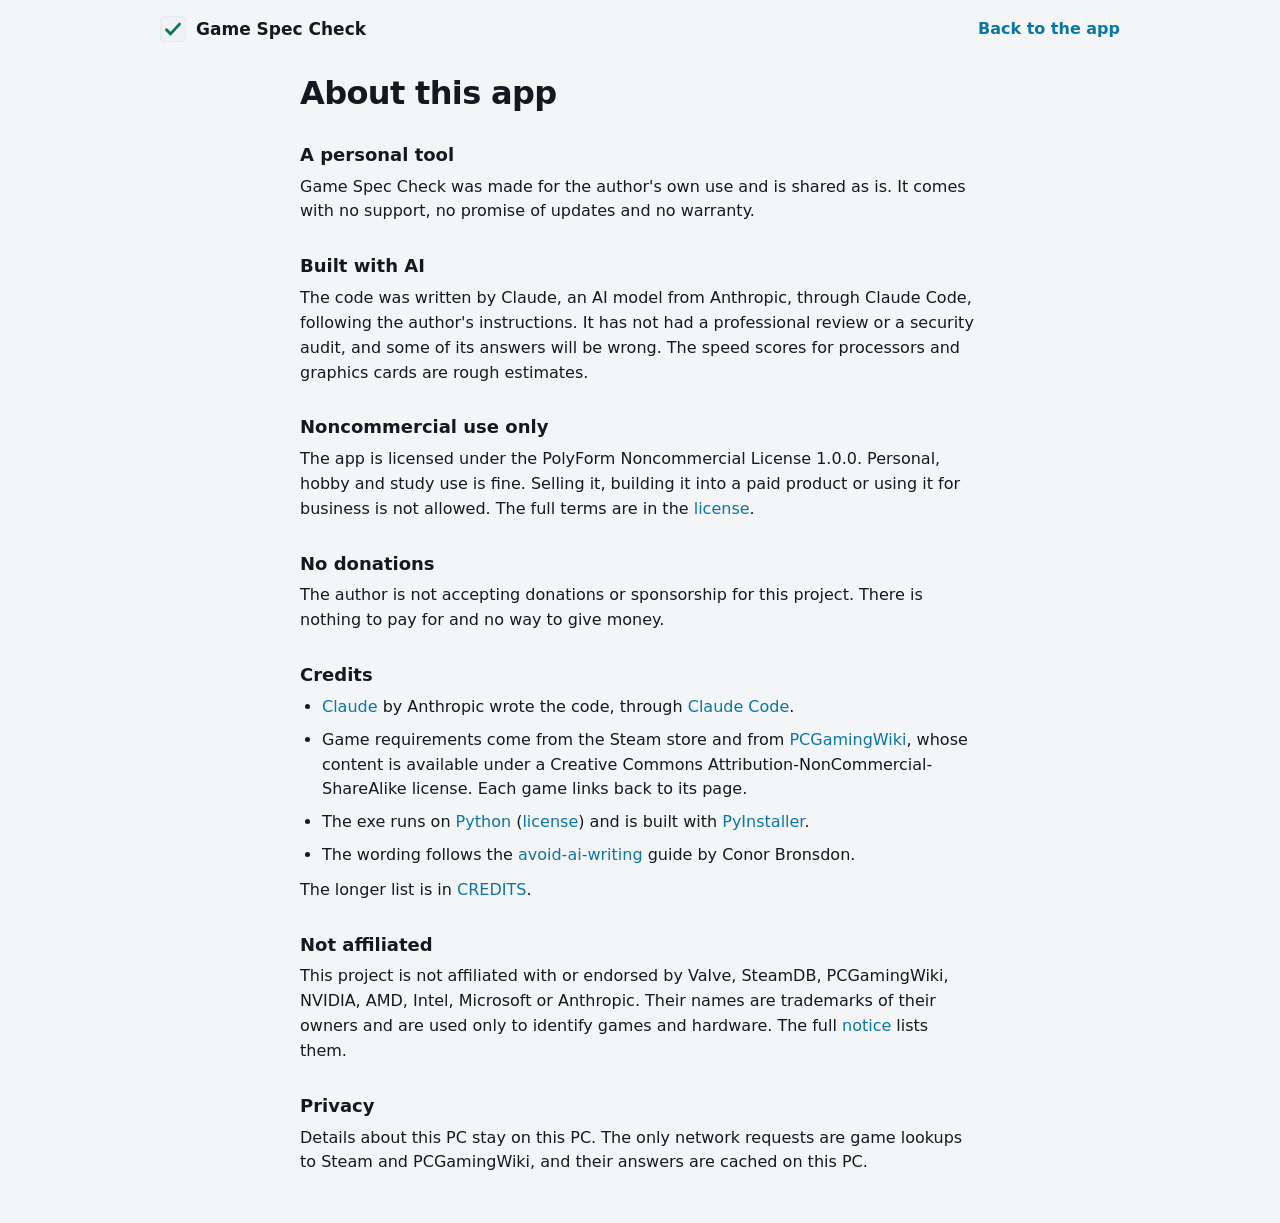
==== web/about.html @ 0036307d "Add license, notice, credits and a signing step - License the project under PolyForm Noncommercial 1" ====
<!doctype html>
<html lang="en">
<head>
<meta charset="utf-8">
<meta name="viewport" content="width=device-width, initial-scale=1">
<title>About Game Spec Check</title>
<link rel="icon" href="data:image/svg+xml,%3Csvg xmlns='http://www.w3.org/2000/svg' viewBox='0 0 32 32'%3E%3Crect width='32' height='32' rx='7' fill='%2310151c'/%3E%3Cpath d='M8 17l5 5 11-12' fill='none' stroke='%2345d39a' stroke-width='3.5' stroke-linecap='round' stroke-linejoin='round'/%3E%3C/svg%3E">
<link rel="stylesheet" href="style.css">
</head>
<body>
<header class="top">
  <div class="brand">
    <svg viewBox="0 0 32 32" aria-hidden="true"><rect width="32" height="32" rx="7"/><path d="M8 17l5 5 11-12"/></svg>
    <span>Game Spec Check</span>
  </div>
  <a class="link" href="/">Back to the app</a>
</header>

<main class="page prose">
  <h1>About this app</h1>

  <h2>A personal tool</h2>
  <p>Game Spec Check was made for the author's own use and is shared as is. It comes with no support, no promise of updates and no warranty.</p>

  <h2>Built with AI</h2>
  <p>The code was written by Claude, an AI model from Anthropic, through Claude Code, following the author's instructions. It has not had a professional review or a security audit, and some of its answers will be wrong. The speed scores for processors and graphics cards are rough estimates.</p>

  <h2>Noncommercial use only</h2>
  <p>The app is licensed under the PolyForm Noncommercial License 1.0.0. Personal, hobby and study use is fine. Selling it, building it into a paid product or using it for business is not allowed. The full terms are in the <a href="/legal/LICENSE">license</a>.</p>

  <h2>No donations</h2>
  <p>The author is not accepting donations or sponsorship for this project. There is nothing to pay for and no way to give money.</p>

  <h2>Credits</h2>
  <ul>
    <li><a href="https://www.anthropic.com/claude" target="_blank" rel="noopener noreferrer">Claude</a> by Anthropic wrote the code, through <a href="https://claude.com/claude-code" target="_blank" rel="noopener noreferrer">Claude Code</a>.</li>
    <li>Game requirements come from the Steam store and from <a href="https://www.pcgamingwiki.com/" target="_blank" rel="noopener noreferrer">PCGamingWiki</a>, whose content is available under a Creative Commons Attribution-NonCommercial-ShareAlike license. Each game links back to its page.</li>
    <li>The exe runs on <a href="https://www.python.org/" target="_blank" rel="noopener noreferrer">Python</a> (<a href="/legal/PSF-LICENSE.txt">license</a>) and is built with <a href="https://pyinstaller.org/" target="_blank" rel="noopener noreferrer">PyInstaller</a>.</li>
    <li>The wording follows the <a href="https://github.com/conorbronsdon/avoid-ai-writing" target="_blank" rel="noopener noreferrer">avoid-ai-writing</a> guide by Conor Bronsdon.</li>
  </ul>
  <p>The longer list is in <a href="/legal/CREDITS.md">CREDITS</a>.</p>

  <h2>Not affiliated</h2>
  <p>This project is not affiliated with or endorsed by Valve, SteamDB, PCGamingWiki, NVIDIA, AMD, Intel, Microsoft or Anthropic. Their names are trademarks of their owners and are used only to identify games and hardware. The full <a href="/legal/NOTICE">notice</a> lists them.</p>

  <h2>Privacy</h2>
  <p>Details about this PC stay on this PC. The only network requests are game lookups to Steam and PCGamingWiki, and their answers are cached on this PC.</p>
</main>
</body>
</html>
---- web/style.css ----
:root {
  color-scheme: dark;
  --bg: #0e1217;
  --surface: #161b22;
  --surface-2: #1e242d;
  --line: #2b333e;
  --text: #e8ecf1;
  --muted: #9aa4b1;
  --accent: #62c6ee;
  --accent-ink: #06202b;
  --pass: #4bd39c;
  --close: #f1b852;
  --fail: #f26d7e;
  --unknown: #8f99a7;
  --pass-bg: rgba(75, 211, 156, .11);
  --close-bg: rgba(241, 184, 82, .12);
  --fail-bg: rgba(242, 109, 126, .12);
  --unknown-bg: rgba(143, 153, 167, .12);
  --radius: 14px;
  --shadow: 0 14px 36px rgba(0, 0, 0, .45);
}
@media (prefers-color-scheme: light) {
  :root {
    color-scheme: light;
    --bg: #f4f5f7;
    --surface: #ffffff;
    --surface-2: #eef1f5;
    --line: #dce1e8;
    --text: #141920;
    --muted: #5b6675;
    --accent: #0a76a3;
    --accent-ink: #ffffff;
    --pass: #0d7745;
    --close: #8a5a00;
    --fail: #bb2a3c;
    --unknown: #5b6675;
    --pass-bg: rgba(13, 119, 69, .09);
    --close-bg: rgba(138, 90, 0, .10);
    --fail-bg: rgba(187, 42, 60, .08);
    --unknown-bg: rgba(91, 102, 117, .09);
    --shadow: 0 14px 36px rgba(20, 30, 50, .14);
  }
}

* { box-sizing: border-box; }
html { -webkit-text-size-adjust: 100%; }
body {
  margin: 0;
  background: var(--bg);
  color: var(--text);
  font: 16px/1.55 "Segoe UI Variable Text", "Segoe UI", system-ui, -apple-system, sans-serif;
}
h1, h2, h3, p, ul { margin: 0; }
ul { padding: 0; list-style: none; }
button, input, select { font: inherit; color: inherit; }
.muted { color: var(--muted); }
.small { font-size: 14px; }
.error { color: var(--fail); }
.sr { position: absolute; width: 1px; height: 1px; overflow: hidden; clip-path: inset(50%); }
[hidden] { display: none !important; }
:focus-visible { outline: 2px solid var(--accent); outline-offset: 2px; }
a { color: var(--accent); text-decoration: none; }
a:hover { text-decoration: underline; }

/* ---------- top bar ---------- */
.top {
  display: flex; align-items: center; justify-content: space-between; gap: 12px; flex-wrap: wrap;
  max-width: 1000px; margin: 0 auto; padding: 16px 20px 8px;
}
.brand { display: flex; align-items: center; gap: 10px; font-weight: 650; font-size: 17px; }
.brand svg { width: 26px; height: 26px; }
.brand rect { fill: var(--surface-2); stroke: var(--line); }
.brand path { fill: none; stroke: var(--pass); stroke-width: 3.5; stroke-linecap: round; stroke-linejoin: round; }
.tabs { display: flex; gap: 4px; }
.tabs button {
  border: 0; background: none; padding: 7px 14px; border-radius: 999px;
  color: var(--muted); cursor: pointer; font-weight: 600;
}
.tabs button:hover { color: var(--text); }
.tabs button[aria-selected="true"] { background: var(--surface-2); color: var(--text); }

.page { max-width: 1000px; margin: 0 auto; padding: 8px 20px 24px; }
@media (max-width: 560px) { .page, .top { padding-left: 16px; padding-right: 16px; } }

/* ---------- this PC ---------- */
.pc { background: var(--surface); border: 1px solid var(--line); border-radius: var(--radius); padding: 12px 18px; }
.pc-line { display: flex; align-items: center; justify-content: space-between; gap: 6px 16px; flex-wrap: wrap; }
.pc-summary { min-width: 0; overflow-wrap: anywhere; }
.pc-summary .tag { color: var(--muted); margin-right: 8px; }
.pc-summary .sep { color: var(--muted); margin: 0 7px; }
.link { border: 0; background: none; padding: 0; color: var(--accent); cursor: pointer; font-weight: 600; white-space: nowrap; }
.link:hover { text-decoration: underline; }
.pc-details {
  display: grid; grid-template-columns: minmax(0, 1.25fr) minmax(0, 1fr); gap: 28px;
  border-top: 1px solid var(--line); margin-top: 12px; padding: 16px 0 6px;
}
@media (max-width: 760px) { .pc-details { grid-template-columns: minmax(0, 1fr); } }
.spec { display: grid; grid-template-columns: 96px minmax(0, 1fr); gap: 2px 12px; padding: 8px 0; }
.spec + .spec { border-top: 1px solid var(--line); }
.spec dt, .spec .k { color: var(--muted); font-size: 14px; padding-top: 2px; }
.spec .v { overflow-wrap: anywhere; }
.spec .sub { color: var(--muted); font-size: 14px; overflow-wrap: anywhere; }
.adapters { display: grid; gap: 6px; margin-top: 8px; }
.adapter {
  display: flex; align-items: center; gap: 10px; width: 100%; text-align: left;
  background: var(--surface-2); border: 1px solid var(--line); border-radius: 10px;
  padding: 8px 11px; cursor: pointer; font-size: 14.5px;
}
.adapter[aria-pressed="true"] { border-color: var(--accent); }
.adapter:disabled { cursor: default; opacity: .6; }
.adapter .dot { flex: none; width: 12px; height: 12px; border-radius: 50%; border: 2px solid var(--muted); }
.adapter[aria-pressed="true"] .dot { border-color: var(--accent); background: var(--accent); box-shadow: inset 0 0 0 2px var(--surface-2); }
.adapter .name { flex: 1; min-width: 0; overflow-wrap: anywhere; }
.adapter .why { color: var(--muted); font-size: 13.5px; }

.whatif { display: grid; gap: 10px; align-content: start; }
.whatif h2 { font-size: 16px; font-weight: 650; }
.whatif label { display: grid; gap: 4px; font-size: 14px; color: var(--muted); }
input, select {
  background: var(--bg); border: 1px solid var(--line); border-radius: 10px;
  padding: 9px 12px; min-width: 0; width: 100%; color: var(--text);
}
.row-btns { display: flex; gap: 8px; flex-wrap: wrap; margin-top: 2px; }
.btn {
  border: 1px solid var(--line); background: var(--surface-2); border-radius: 10px;
  padding: 8px 14px; cursor: pointer; font-weight: 600; font-size: 14.5px;
}
.btn.primary { background: var(--accent); border-color: var(--accent); color: var(--accent-ink); }
.btn:hover { filter: brightness(1.08); }
.btn:disabled { opacity: .55; cursor: default; filter: none; }

.sim {
  display: flex; align-items: center; justify-content: space-between; gap: 10px 16px; flex-wrap: wrap;
  background: var(--close-bg); border: 1px solid var(--close);
  border-radius: var(--radius); padding: 10px 16px; margin-top: 12px;
}

/* ---------- ask ---------- */
.ask { padding: 36px 0 8px; }
.ask h1 { font: 700 38px/1.15 "Segoe UI Variable Display", "Segoe UI", system-ui, sans-serif; letter-spacing: -.02em; }
.lede { color: var(--muted); margin: 8px 0 18px; max-width: 60ch; }
@media (max-width: 560px) { .ask { padding-top: 24px; } .ask h1 { font-size: 30px; } }

.search { position: relative; }
.search > svg {
  position: absolute; left: 18px; top: 50%; transform: translateY(-50%); width: 22px; height: 22px;
  fill: none; stroke: var(--muted); stroke-width: 2; stroke-linecap: round; pointer-events: none;
}
.search input {
  padding: 16px 18px 16px 52px; font-size: 19px; border-radius: 16px; background: var(--surface);
  border-width: 1.5px;
}
.search input:focus { border-color: var(--accent); outline: none; }
.results {
  position: absolute; z-index: 20; left: 0; right: 0; top: calc(100% + 6px);
  background: var(--surface); border: 1px solid var(--line); border-radius: var(--radius);
  box-shadow: var(--shadow); max-height: 430px; overflow: auto; padding: 6px;
}
.results li { display: flex; align-items: center; gap: 12px; padding: 8px 10px; border-radius: 9px; cursor: pointer; }
.results li[aria-selected="true"], .results li[data-i]:hover { background: var(--surface-2); }
.results img, .results .noimg { flex: none; width: 92px; height: 35px; border-radius: 5px; object-fit: cover; background: var(--surface-2); }
.results .name { flex: 1; min-width: 0; overflow: hidden; text-overflow: ellipsis; white-space: nowrap; }
.results .empty { cursor: default; color: var(--muted); }
.results .from { font-size: 13px; color: var(--muted); white-space: nowrap; }

.chips { display: flex; flex-wrap: wrap; align-items: center; gap: 8px; margin-top: 14px; }
.chips .lbl { color: var(--muted); font-size: 14px; margin-right: 2px; min-width: 62px; }
.pick {
  display: inline-flex; align-items: center; gap: 7px;
  border: 1px solid var(--line); background: var(--surface); border-radius: 999px;
  padding: 5px 13px; cursor: pointer; font-size: 14.5px;
}
.pick:hover { border-color: var(--accent); }
.pick .dot { width: 8px; height: 8px; border-radius: 50%; background: currentColor; }

/* ---------- answer ---------- */
#game { margin-top: 28px; }
.answer {
  display: grid; grid-template-columns: 280px minmax(0, 1fr); gap: 22px; align-items: center;
  background: var(--surface); border: 1px solid var(--line); border-radius: var(--radius); padding: 18px;
}
.answer.noart { grid-template-columns: minmax(0, 1fr); }
@media (max-width: 680px) { .answer { grid-template-columns: minmax(0, 1fr); } }
.answer img { width: 100%; aspect-ratio: 460 / 215; object-fit: cover; border-radius: 10px; background: var(--surface-2); display: block; }
.answer .game-name { color: var(--muted); overflow-wrap: anywhere; }
.headline {
  display: flex; align-items: center; gap: 12px; margin-top: 2px;
  font: 700 32px/1.15 "Segoe UI Variable Display", "Segoe UI", system-ui, sans-serif; letter-spacing: -.02em;
}
.headline .badge { flex: none; display: grid; place-items: center; width: 38px; height: 38px; border-radius: 50%; }
.headline svg { width: 22px; height: 22px; }
svg.i { fill: none; stroke: currentColor; stroke-width: 2.6; stroke-linecap: round; stroke-linejoin: round; }
.t-great .badge, .t-ok .badge { background: var(--pass-bg); color: var(--pass); }
.t-close .badge { background: var(--close-bg); color: var(--close); }
.t-fail .badge { background: var(--fail-bg); color: var(--fail); }
.t-unknown .badge { background: var(--unknown-bg); color: var(--unknown); }
.answer .detail { margin-top: 8px; max-width: 62ch; }
.issues { margin-top: 12px; }
.issues h3 { font-size: 14px; font-weight: 600; color: var(--muted); margin-bottom: 4px; }
.issues li { display: grid; grid-template-columns: 20px minmax(0, 1fr); gap: 8px; padding: 3px 0; }
.issues svg { width: 16px; height: 16px; margin-top: 5px; }
.note-line { margin-top: 10px; color: var(--muted); font-size: 14.5px; }

/* ---------- side by side ---------- */
.side { background: var(--surface); border: 1px solid var(--line); border-radius: var(--radius); margin-top: 16px; overflow: hidden; }
.side-head { display: flex; align-items: center; justify-content: space-between; gap: 10px 16px; flex-wrap: wrap; padding: 14px 18px 4px; }
.side-head h2 { font-size: 18px; font-weight: 650; }
.toggle { display: inline-flex; align-items: center; gap: 8px; color: var(--muted); font-size: 14px; cursor: pointer; }
.toggle input { width: 16px; height: 16px; accent-color: var(--accent); }
table { width: 100%; border-collapse: collapse; table-layout: fixed; }
th, td { text-align: left; vertical-align: top; padding: 12px 18px; overflow-wrap: anywhere; }
thead th { font-size: 14px; font-weight: 600; color: var(--muted); border-bottom: 1px solid var(--line); }
tbody tr + tr > * { border-top: 1px solid var(--line); }
tbody th { font-weight: 600; width: 132px; }
col.c-part { width: 132px; }
td.mine { color: var(--text); }
.req { display: grid; grid-template-columns: 20px minmax(0, 1fr); gap: 8px; }
.req svg { width: 17px; height: 17px; margin-top: 4px; }
.req-note { font-size: 14px; color: var(--muted); }
.nums { display: none; font-size: 13.5px; color: var(--muted); font-variant-numeric: tabular-nums; }
.show-nums .nums { display: block; }
.s-pass { color: var(--pass); }
.s-close, .s-warn { color: var(--close); }
.s-fail { color: var(--fail); }
.s-unknown { color: var(--unknown); }
.req > div { color: var(--text); }
.lv { display: inline-flex; align-items: center; gap: 5px; margin-left: 6px; font-weight: 600; }
.lv svg { width: 14px; height: 14px; }
.side-foot {
  display: flex; align-items: center; gap: 8px 18px; flex-wrap: wrap;
  padding: 12px 18px; border-top: 1px solid var(--line); font-size: 14px; color: var(--muted);
}
.side-foot .grow { flex: 1; }
.seg { display: inline-flex; border: 1px solid var(--line); border-radius: 999px; padding: 2px; margin-left: 6px; }
.seg button { border: 0; background: none; border-radius: 999px; padding: 3px 12px; cursor: pointer; color: var(--muted); font-size: 14px; }
.seg button[aria-pressed="true"] { background: var(--surface-2); color: var(--text); }
.raw { padding: 0 18px 14px; font-size: 14px; color: var(--muted); white-space: pre-wrap; overflow-wrap: anywhere; }

@media (max-width: 720px) {
  table, tbody, tr, th, td { display: block; width: auto; }
  thead, colgroup { display: none; }
  tbody tr { padding: 12px 18px; }
  tbody tr + tr { border-top: 1px solid var(--line); }
  tbody tr + tr > * { border-top: 0; }
  th, td { padding: 3px 0; }
  tbody th { width: auto; font-size: 17px; }
  td::before { content: attr(data-label); display: block; font-size: 13px; color: var(--muted); margin-top: 6px; }
}

.state { background: var(--surface); border: 1px dashed var(--line); border-radius: var(--radius); padding: 28px; text-align: center; color: var(--muted); }
.state strong { display: block; color: var(--text); font-size: 17px; margin-bottom: 4px; }
.spin { display: inline-block; width: 16px; height: 16px; border-radius: 50%; border: 2px solid var(--line); border-top-color: var(--accent); animation: spin .8s linear infinite; vertical-align: -3px; margin-right: 8px; }
@keyframes spin { to { transform: rotate(360deg); } }
@media (prefers-reduced-motion: reduce) { .spin { animation: none; } }

/* ---------- library ---------- */
#tab-library { padding-top: 28px; }
.lib-head { display: flex; justify-content: space-between; align-items: center; gap: 12px; flex-wrap: wrap; margin-bottom: 14px; }
.lib-head h1 { font: 700 28px/1.2 "Segoe UI Variable Display", "Segoe UI", system-ui, sans-serif; letter-spacing: -.015em; }
.progress { height: 4px; background: var(--surface-2); border-radius: 2px; margin-bottom: 14px; overflow: hidden; }
.progress div { height: 100%; background: var(--accent); width: 0; transition: width .2s; }
.filters { display: flex; flex-wrap: wrap; gap: 6px; margin-bottom: 12px; }
.filters button {
  border: 1px solid var(--line); background: var(--surface); border-radius: 999px;
  padding: 4px 13px; cursor: pointer; font-size: 14px; color: var(--muted);
}
.filters button[aria-pressed="true"] { border-color: var(--accent); color: var(--text); }
.lib { background: var(--surface); border: 1px solid var(--line); border-radius: var(--radius); overflow: hidden; }
.lib-row {
  display: grid; grid-template-columns: minmax(0, 1fr) auto; gap: 2px 14px; align-items: center;
  width: 100%; text-align: left; background: none; border: 0; border-top: 1px solid var(--line);
  padding: 11px 18px; cursor: pointer;
}
.lib-row:first-child { border-top: 0; }
.lib-row:hover { background: var(--surface-2); }
.lib-row .name { font-weight: 600; overflow-wrap: anywhere; }
.lib-row .sub { grid-column: 1 / -1; font-size: 14px; color: var(--muted); }
.lib-row .lv { margin: 0; white-space: nowrap; }

.foot { max-width: 1000px; margin: 0 auto 32px; padding: 0 20px; }

/* ---------- about page ---------- */
.prose { max-width: 720px; padding-top: 24px; padding-bottom: 48px; }
.prose h1 { font: 700 32px/1.2 "Segoe UI Variable Display", "Segoe UI", system-ui, sans-serif; letter-spacing: -.02em; margin-bottom: 8px; }
.prose h2 { font-size: 18px; font-weight: 650; margin: 28px 0 6px; }
.prose p + p, .prose ul + p { margin-top: 10px; }
.prose ul { list-style: disc; padding-left: 22px; display: grid; gap: 8px; }
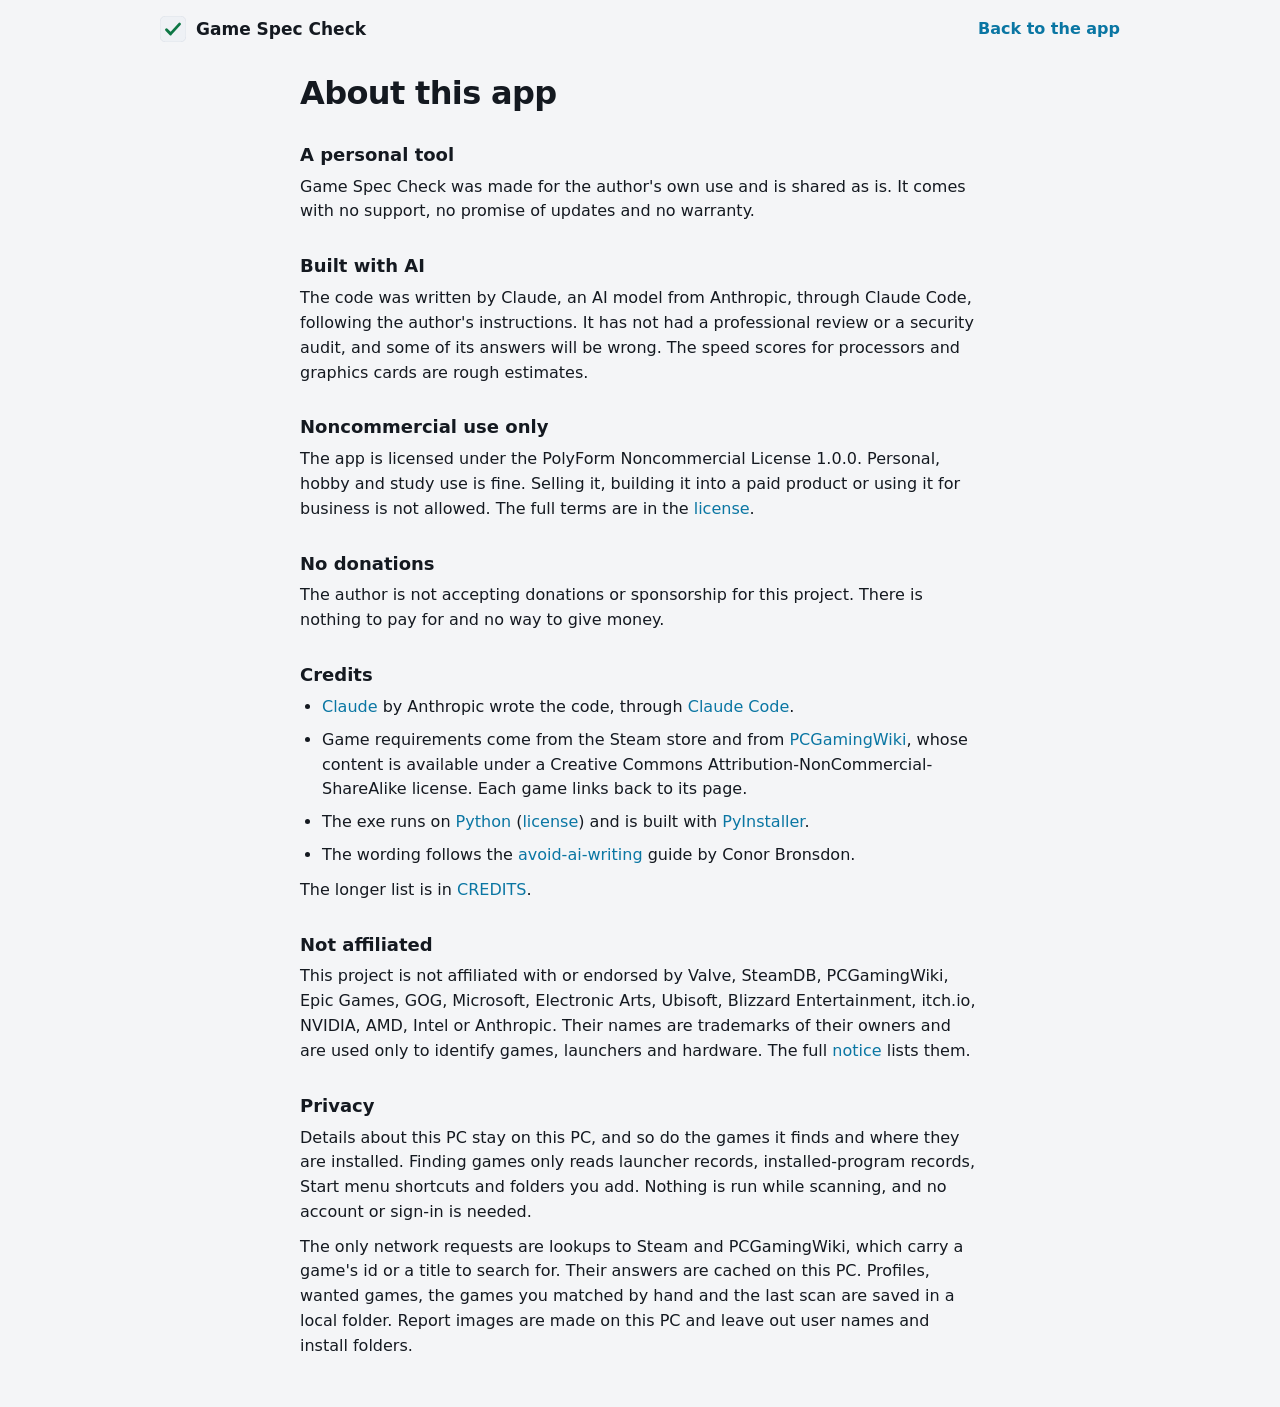
==== commit e579b270: "Fix verdict correctness and add game library, profiles and planner Verdicts - Published requirements" ====
--- a/web/about.html
+++ b/web/about.html
@@ -41,10 +41,11 @@
   <p>The longer list is in <a href="/legal/CREDITS.md">CREDITS</a>.</p>
 
   <h2>Not affiliated</h2>
-  <p>This project is not affiliated with or endorsed by Valve, SteamDB, PCGamingWiki, NVIDIA, AMD, Intel, Microsoft or Anthropic. Their names are trademarks of their owners and are used only to identify games and hardware. The full <a href="/legal/NOTICE">notice</a> lists them.</p>
+  <p>This project is not affiliated with or endorsed by Valve, SteamDB, PCGamingWiki, Epic Games, GOG, Microsoft, Electronic Arts, Ubisoft, Blizzard Entertainment, itch.io, NVIDIA, AMD, Intel or Anthropic. Their names are trademarks of their owners and are used only to identify games, launchers and hardware. The full <a href="/legal/NOTICE">notice</a> lists them.</p>
 
   <h2>Privacy</h2>
-  <p>Details about this PC stay on this PC. The only network requests are game lookups to Steam and PCGamingWiki, and their answers are cached on this PC.</p>
+  <p>Details about this PC stay on this PC, and so do the games it finds and where they are installed. Finding games only reads launcher records, installed-program records, Start menu shortcuts and folders you add. Nothing is run while scanning, and no account or sign-in is needed.</p>
+  <p>The only network requests are lookups to Steam and PCGamingWiki, which carry a game's id or a title to search for. Their answers are cached on this PC. Profiles, wanted games, the games you matched by hand and the last scan are saved in a local folder. Report images are made on this PC and leave out user names and install folders.</p>
 </main>
 </body>
 </html>
--- a/web/style.css
+++ b/web/style.css
@@ -71,11 +71,12 @@
 .brand svg { width: 26px; height: 26px; }
 .brand rect { fill: var(--surface-2); stroke: var(--line); }
 .brand path { fill: none; stroke: var(--pass); stroke-width: 3.5; stroke-linecap: round; stroke-linejoin: round; }
-.tabs { display: flex; gap: 4px; }
+.tabs { display: flex; gap: 4px; flex-wrap: wrap; }
 .tabs button {
   border: 0; background: none; padding: 7px 14px; border-radius: 999px;
-  color: var(--muted); cursor: pointer; font-weight: 600;
-}
+  color: var(--muted); cursor: pointer; font-weight: 600; white-space: nowrap;
+}
+@media (max-width: 560px) { .tabs button { padding: 6px 10px; } }
 .tabs button:hover { color: var(--text); }
 .tabs button[aria-selected="true"] { background: var(--surface-2); color: var(--text); }
 
@@ -254,7 +255,7 @@
 @media (prefers-reduced-motion: reduce) { .spin { animation: none; } }
 
 /* ---------- library ---------- */
-#tab-library { padding-top: 28px; }
+#tab-library, #tab-wanted, #tab-plan { padding-top: 28px; }
 .lib-head { display: flex; justify-content: space-between; align-items: center; gap: 12px; flex-wrap: wrap; margin-bottom: 14px; }
 .lib-head h1 { font: 700 28px/1.2 "Segoe UI Variable Display", "Segoe UI", system-ui, sans-serif; letter-spacing: -.015em; }
 .progress { height: 4px; background: var(--surface-2); border-radius: 2px; margin-bottom: 14px; overflow: hidden; }
@@ -266,16 +267,74 @@
 }
 .filters button[aria-pressed="true"] { border-color: var(--accent); color: var(--text); }
 .lib { background: var(--surface); border: 1px solid var(--line); border-radius: var(--radius); overflow: hidden; }
+.lib-item + .lib-item { border-top: 1px solid var(--line); }
+.lib-item.open { background: color-mix(in srgb, var(--surface-2) 45%, transparent); }
+.lib-row-wrap { display: flex; align-items: center; gap: 8px; padding-right: 14px; }
 .lib-row {
+  flex: 1; min-width: 0;
   display: grid; grid-template-columns: minmax(0, 1fr) auto; gap: 2px 14px; align-items: center;
-  width: 100%; text-align: left; background: none; border: 0; border-top: 1px solid var(--line);
-  padding: 11px 18px; cursor: pointer;
-}
-.lib-row:first-child { border-top: 0; }
+  text-align: left; background: none; border: 0; padding: 11px 18px; cursor: pointer;
+}
 .lib-row:hover { background: var(--surface-2); }
 .lib-row .name { font-weight: 600; overflow-wrap: anywhere; }
 .lib-row .sub { grid-column: 1 / -1; font-size: 14px; color: var(--muted); }
 .lib-row .lv { margin: 0; white-space: nowrap; }
+@media (max-width: 560px) { .lib-row { grid-template-columns: minmax(0, 1fr); } }
+.lib-detail { padding: 4px 18px 14px; display: grid; gap: 8px; }
+.installs li, .panel li { display: flex; justify-content: space-between; align-items: center; gap: 8px 14px; flex-wrap: wrap; padding: 6px 0; border-top: 1px solid var(--line); }
+.path { display: block; font-size: 12.5px; color: var(--muted); overflow-wrap: anywhere; font-family: ui-monospace, Consolas, monospace; }
+.issues-mini li { display: grid; grid-template-columns: 18px minmax(0, 1fr); gap: 6px; font-size: 14px; }
+.issues-mini svg { width: 14px; height: 14px; margin-top: 4px; }
+.grp { font-size: 16px; font-weight: 650; margin: 20px 0 8px; }
+.grp .muted { font-weight: 400; }
+.prov { display: flex; flex-wrap: wrap; gap: 6px; margin-bottom: 12px; }
+.chip { font-size: 13px; border: 1px solid var(--line); border-radius: 999px; padding: 3px 10px; background: var(--surface); }
+.chip strong { color: var(--text); font-weight: 600; }
+.filters.selects { align-items: center; gap: 8px 16px; }
+.filters.selects label { display: inline-flex; align-items: center; gap: 6px; font-size: 14px; color: var(--muted); }
+.filters.selects select { width: auto; padding: 4px 8px; }
+.chooser { border: 1px solid var(--line); border-radius: 10px; padding: 10px 12px; display: grid; gap: 8px; background: var(--surface); }
+.ch-list li { display: flex; gap: 10px; align-items: baseline; padding: 3px 0; }
+
+.btn.small { padding: 4px 11px; font-size: 13.5px; }
+.link.small { font-size: 13.5px; }
+.pill { display: inline-block; font-size: 12px; font-weight: 600; border-radius: 999px; padding: 1px 8px; background: var(--surface-2); color: var(--muted); vertical-align: 1px; }
+.pill.warn { background: var(--close-bg); color: var(--close); }
+.two { display: grid; grid-template-columns: repeat(auto-fit, minmax(180px, 1fr)); gap: 10px; align-items: end; }
+.panel { background: var(--surface); border: 1px solid var(--line); border-radius: var(--radius); padding: 14px 18px; margin-top: 14px; display: grid; gap: 10px; }
+.panel > summary { cursor: pointer; font-weight: 600; }
+.panel h2 { font-size: 18px; font-weight: 650; }
+.panel h3 { font-size: 15px; font-weight: 650; margin-top: 8px; }
+.panel label { display: grid; gap: 4px; font-size: 14px; color: var(--muted); }
+textarea { background: var(--bg); border: 1px solid var(--line); border-radius: 10px; padding: 9px 12px; width: 100%; color: var(--text); font: 14px/1.5 ui-monospace, Consolas, monospace; resize: vertical; }
+.paste-hint { margin-top: 14px; }
+.paste-grid { display: grid; grid-template-columns: repeat(auto-fit, minmax(260px, 1fr)); gap: 12px; }
+.paste-grid fieldset { border: 1px solid var(--line); border-radius: 10px; padding: 8px 12px 12px; display: grid; gap: 8px; min-width: 0; }
+.paste-grid legend { font-weight: 650; padding: 0 4px; }
+.paste-grid .unsure input { border-color: var(--close); }
+.pc-tools { display: flex; align-items: center; gap: 8px 16px; flex-wrap: wrap; }
+.inline { display: inline-flex; align-items: center; gap: 8px; font-size: 14px; color: var(--muted); }
+.inline select { width: auto; max-width: 260px; padding: 5px 8px; }
+.answer-actions { margin-top: 14px; }
+.t-partial .badge { background: var(--unknown-bg); color: var(--unknown); }
+.evidence { padding: 4px 18px 14px; }
+.evidence summary { cursor: pointer; font-weight: 600; font-size: 14.5px; padding: 6px 0; }
+.evidence ul { display: grid; gap: 6px; margin: 8px 0; }
+.evidence li { display: grid; grid-template-columns: 110px 90px minmax(0, 1fr); gap: 8px; font-size: 14px; }
+@media (max-width: 560px) { .evidence li { grid-template-columns: minmax(0, 1fr); gap: 0; } }
+.ev-k { font-weight: 600; }
+.ev-tag { color: var(--muted); }
+.disagree { background: var(--close-bg); border: 1px solid var(--close); border-radius: var(--radius); padding: 12px 18px; margin-top: 16px; display: grid; gap: 6px; }
+.disagree ul { list-style: disc; padding-left: 20px; font-size: 14.5px; }
+.profiles .prof-row { display: flex; justify-content: space-between; align-items: center; gap: 10px; flex-wrap: wrap; padding: 10px 18px; }
+.profiles .prof-row + .prof-row { border-top: 1px solid var(--line); }
+.profiles .toggle { color: var(--text); font-size: 15px; align-items: flex-start; }
+.plan-run { margin: 14px 0; align-items: center; }
+.plan-cards { display: grid; grid-template-columns: repeat(auto-fit, minmax(240px, 1fr)); gap: 12px; }
+.plan-card { background: var(--surface); border: 1px solid var(--line); border-radius: var(--radius); padding: 12px 16px; display: grid; gap: 6px; }
+.plan-card h3 { font-size: 16px; }
+.plan-card li { padding: 1px 0; }
+.plan-table th[scope="row"] { width: 200px; }
 
 .foot { max-width: 1000px; margin: 0 auto 32px; padding: 0 20px; }
 
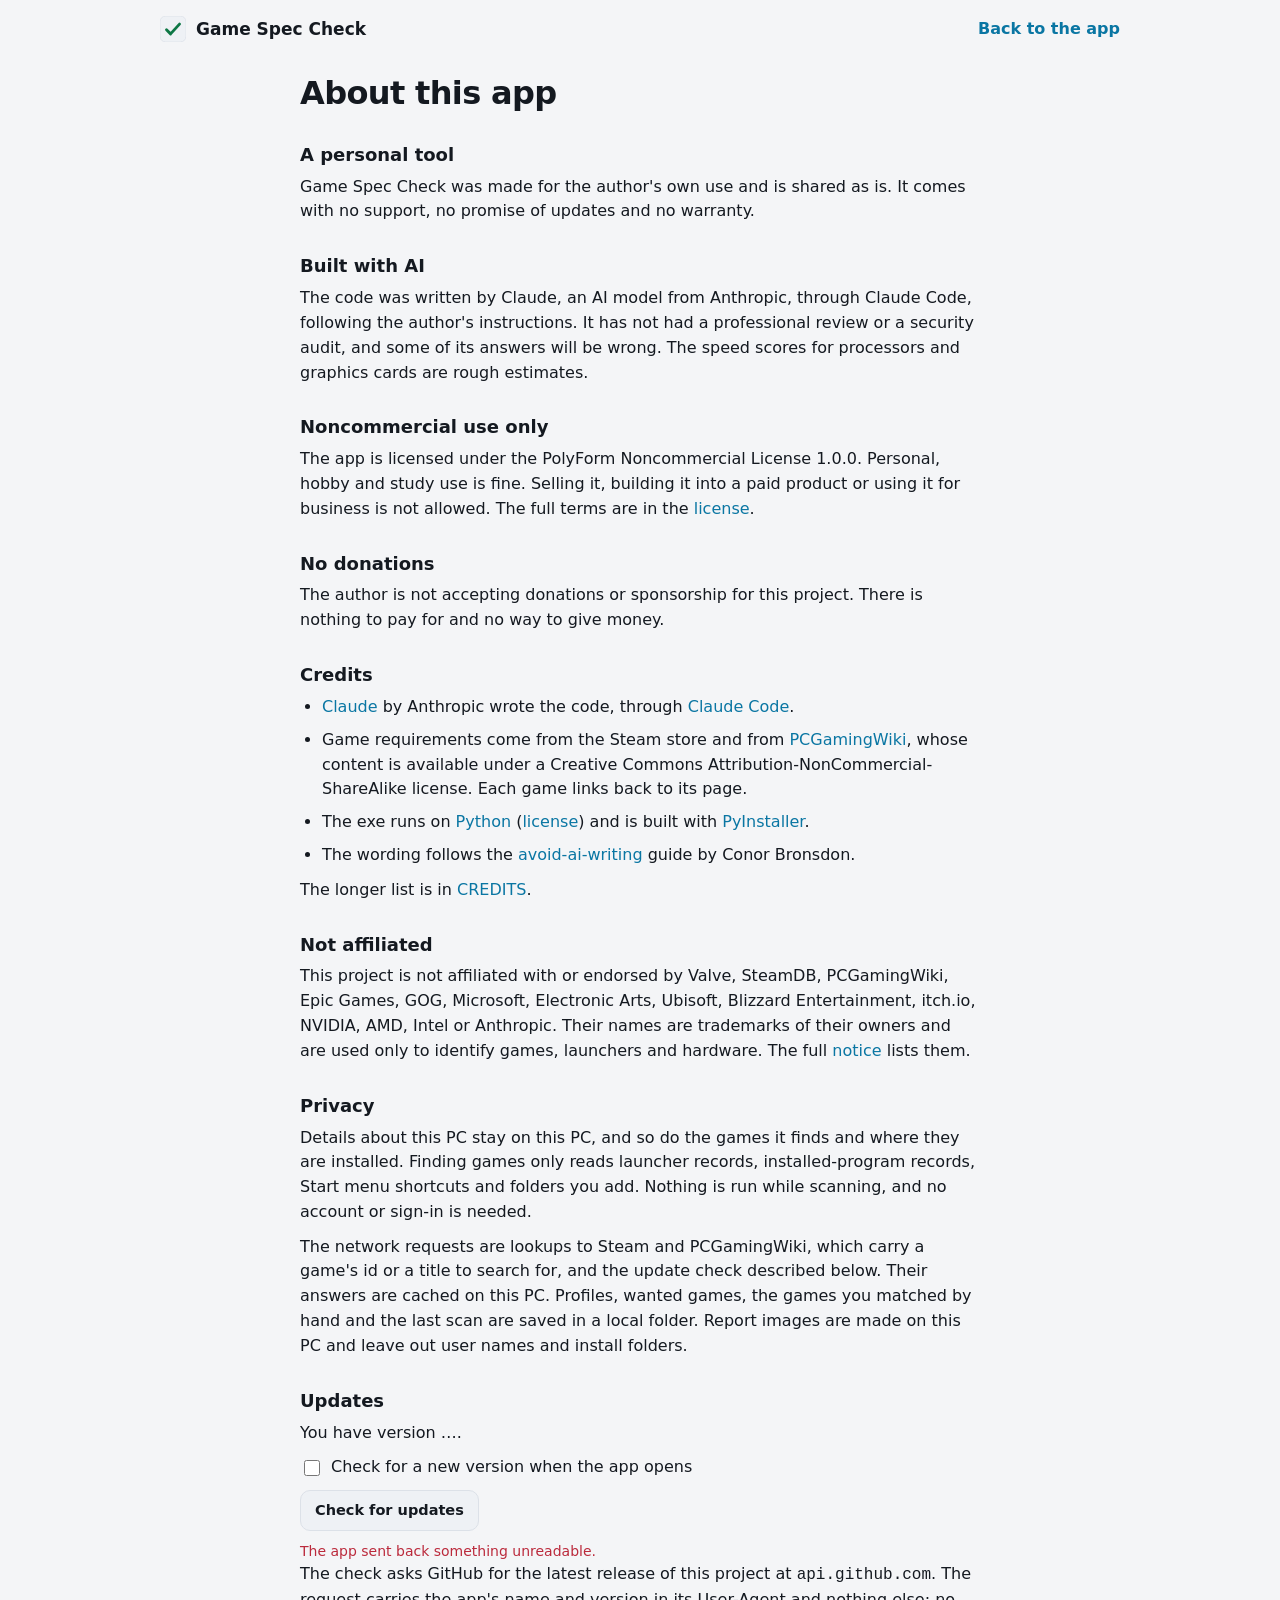
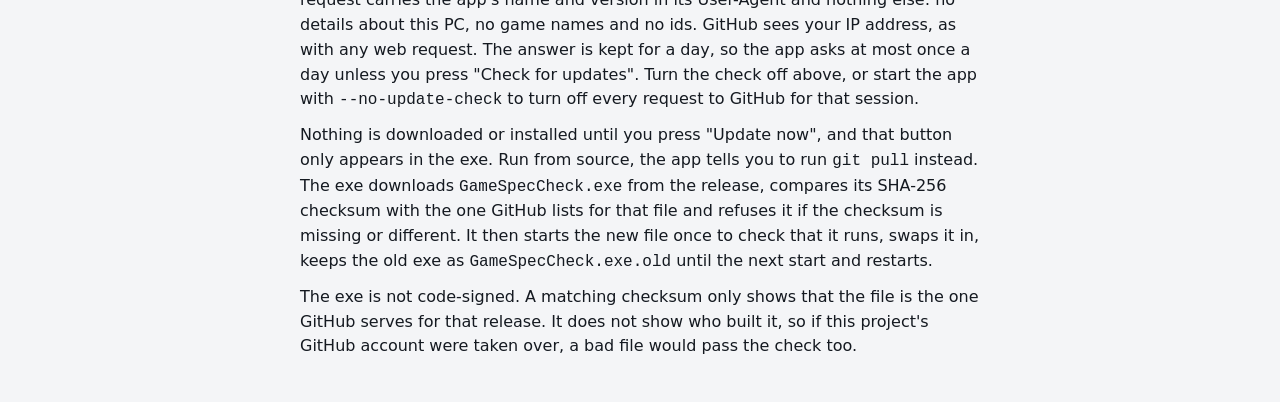
==== commit b9ac3ebc: "Add an update check that reads this repo's GitHub releases The page asks GitHub's latest-release API" ====
--- a/web/about.html
+++ b/web/about.html
@@ -45,7 +45,19 @@
 
   <h2>Privacy</h2>
   <p>Details about this PC stay on this PC, and so do the games it finds and where they are installed. Finding games only reads launcher records, installed-program records, Start menu shortcuts and folders you add. Nothing is run while scanning, and no account or sign-in is needed.</p>
-  <p>The only network requests are lookups to Steam and PCGamingWiki, which carry a game's id or a title to search for. Their answers are cached on this PC. Profiles, wanted games, the games you matched by hand and the last scan are saved in a local folder. Report images are made on this PC and leave out user names and install folders.</p>
+  <p>The network requests are lookups to Steam and PCGamingWiki, which carry a game's id or a title to search for, and the update check described below. Their answers are cached on this PC. Profiles, wanted games, the games you matched by hand and the last scan are saved in a local folder. Report images are made on this PC and leave out user names and install folders.</p>
+
+  <h2 id="updates">Updates</h2>
+  <p>You have version <span id="up-current">…</span>.</p>
+  <div class="up-settings">
+    <label><input type="checkbox" id="up-auto"> Check for a new version when the app opens</label>
+    <button class="btn" type="button" id="up-check">Check for updates</button>
+  </div>
+  <div id="up-result" aria-live="polite"></div>
+  <p>The check asks GitHub for the latest release of this project at <code>api.github.com</code>. The request carries the app's name and version in its User-Agent and nothing else: no details about this PC, no game names and no ids. GitHub sees your IP address, as with any web request. The answer is kept for a day, so the app asks at most once a day unless you press "Check for updates". Turn the check off above, or start the app with <code>--no-update-check</code> to turn off every request to GitHub for that session.</p>
+  <p>Nothing is downloaded or installed until you press "Update now", and that button only appears in the exe. Run from source, the app tells you to run <code>git pull</code> instead. The exe downloads <code>GameSpecCheck.exe</code> from the release, compares its SHA-256 checksum with the one GitHub lists for that file and refuses it if the checksum is missing or different. It then starts the new file once to check that it runs, swaps it in, keeps the old exe as <code>GameSpecCheck.exe.old</code> until the next start and restarts.</p>
+  <p>The exe is not code-signed. A matching checksum only shows that the file is the one GitHub serves for that release. It does not show who built it, so if this project's GitHub account were taken over, a bad file would pass the check too.</p>
 </main>
+<script src="update.js"></script>
 </body>
 </html>
--- a/web/style.css
+++ b/web/style.css
@@ -135,6 +135,18 @@
   background: var(--close-bg); border: 1px solid var(--close);
   border-radius: var(--radius); padding: 10px 16px; margin-top: 12px;
 }
+.sim.update { display: block; background: var(--surface); border-color: var(--accent); }
+.up-main { display: flex; align-items: center; justify-content: space-between; gap: 10px 16px; flex-wrap: wrap; }
+.up-main a { margin-left: 6px; }
+.up-notes { margin-top: 8px; }
+.up-notes summary { cursor: pointer; color: var(--accent); font-weight: 600; font-size: 14px; }
+.up-notes p { margin-top: 6px; }
+.up-text { white-space: pre-wrap; overflow-wrap: anywhere; max-height: 260px; overflow: auto; color: var(--muted); font-size: 14px; }
+.up-settings { display: grid; gap: 10px; justify-items: start; margin-top: 10px; }
+.up-settings label { display: flex; gap: 8px; align-items: center; }
+.up-settings input[type="checkbox"] { width: 16px; height: 16px; padding: 0; accent-color: var(--accent); }
+#up-result { margin-top: 10px; }
+#up-result .up-main { border: 1px solid var(--line); border-radius: var(--radius); padding: 10px 14px; }
 
 /* ---------- ask ---------- */
 .ask { padding: 36px 0 8px; }
